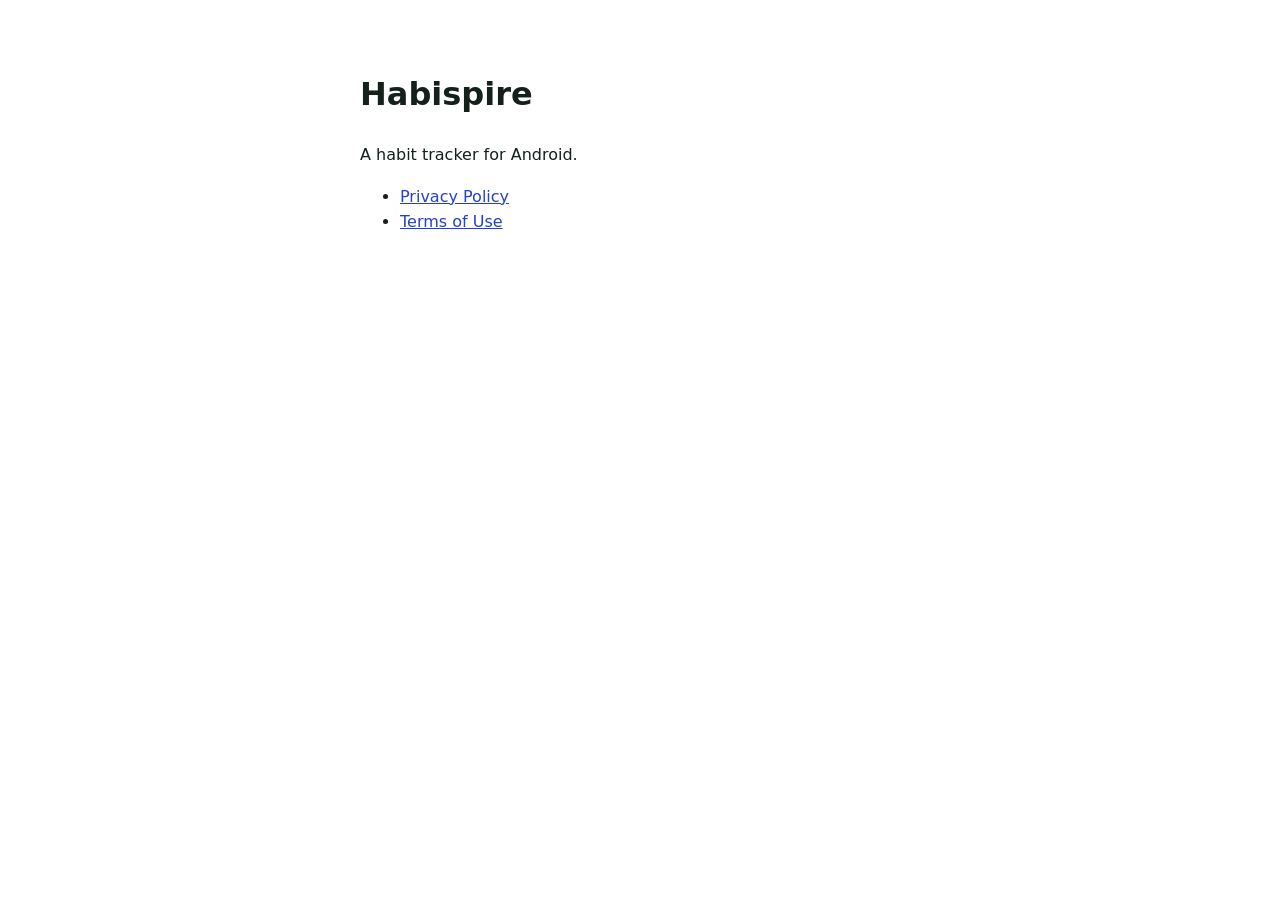
==== docs/index.html @ 7204715a "updated" ====
<!doctype html>
<html lang="en">
<head>
<meta charset="utf-8">
<meta name="viewport" content="width=device-width, initial-scale=1">
<title>Habispire</title>
<style>
  body { max-width: 560px; margin: 0 auto; padding: 48px 16px; font: 16px/1.6 system-ui, -apple-system, "Segoe UI", Roboto, sans-serif; color: #14201a; background: #fff; }
  a { color: #2440cf; }
  @media (prefers-color-scheme: dark) { body { background: #0a0c10; color: #eef2ef; } a { color: #a3e635; } }
</style>
</head>
<body>
<h1>Habispire</h1>
<p>A habit tracker for Android.</p>
<ul>
  <li><a href="privacy-policy.html">Privacy Policy</a></li>
  <li><a href="terms-of-use.html">Terms of Use</a></li>
</ul>
</body>
</html>
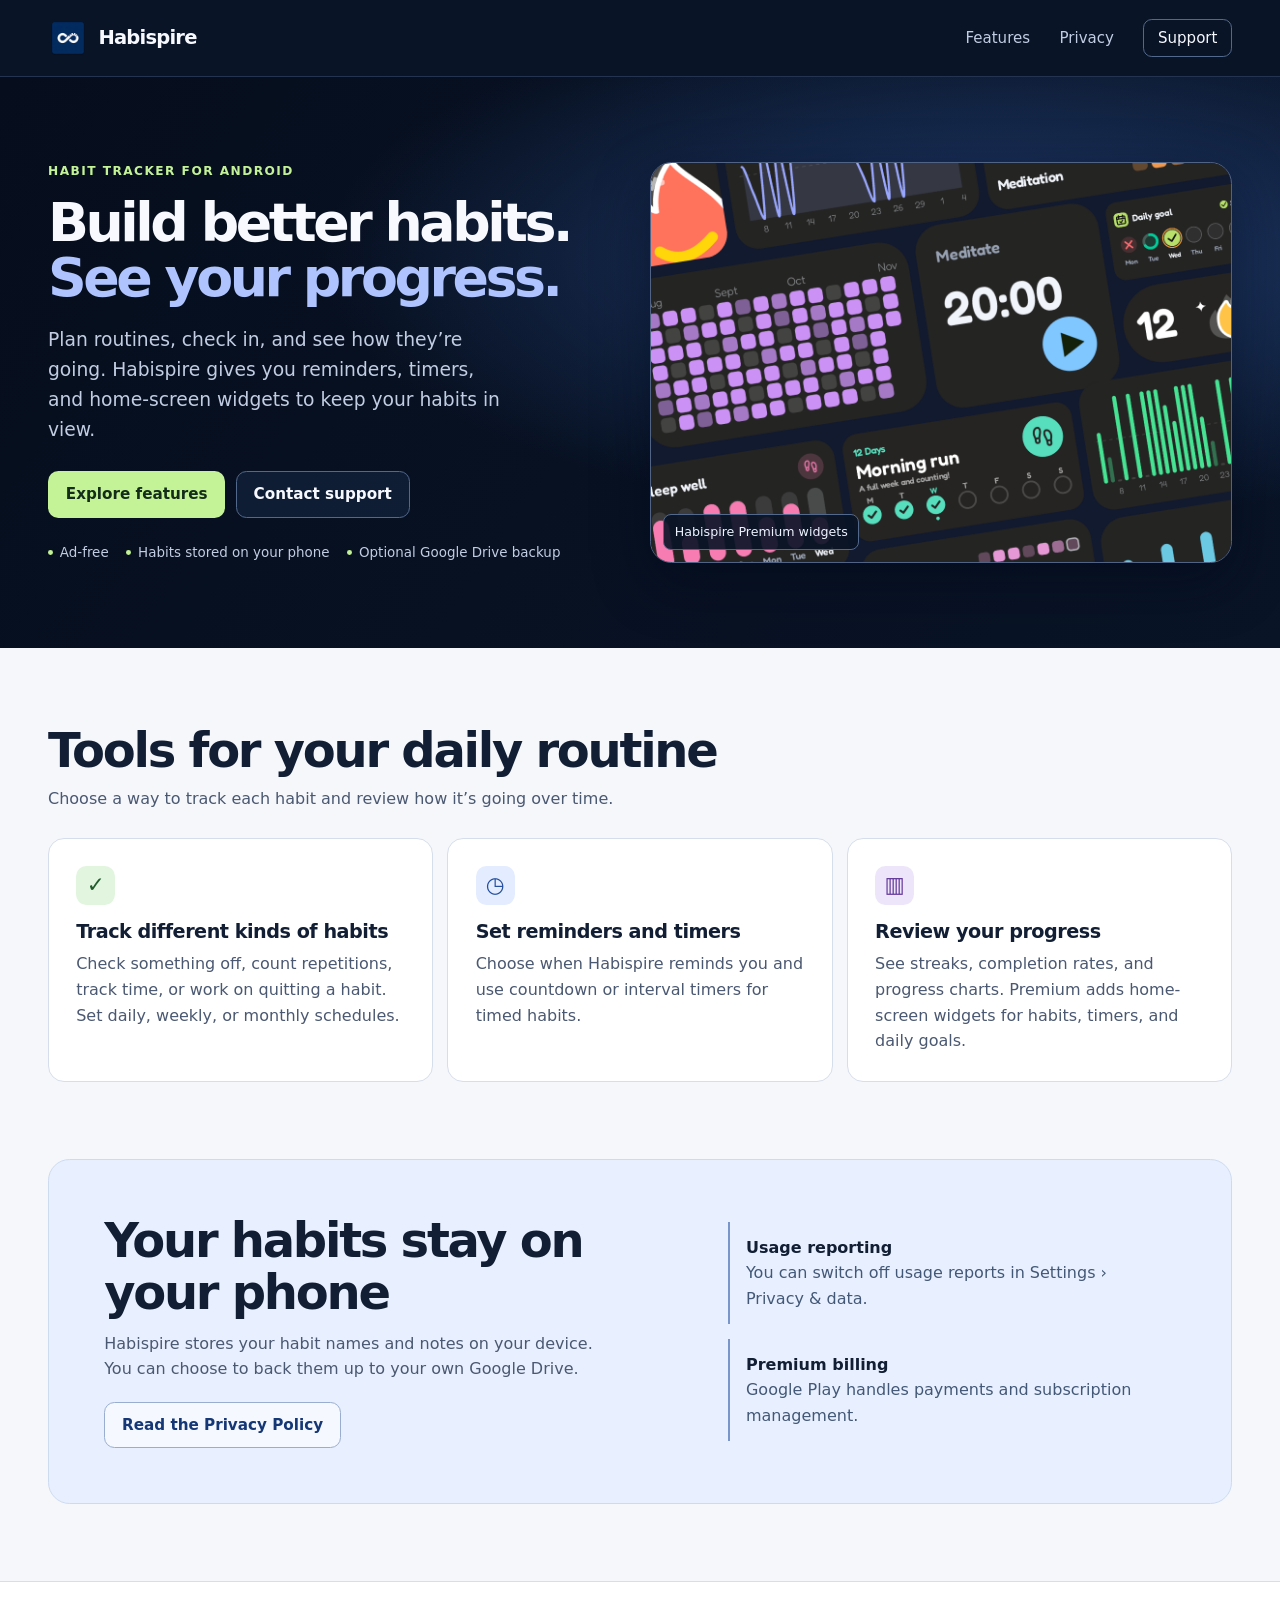
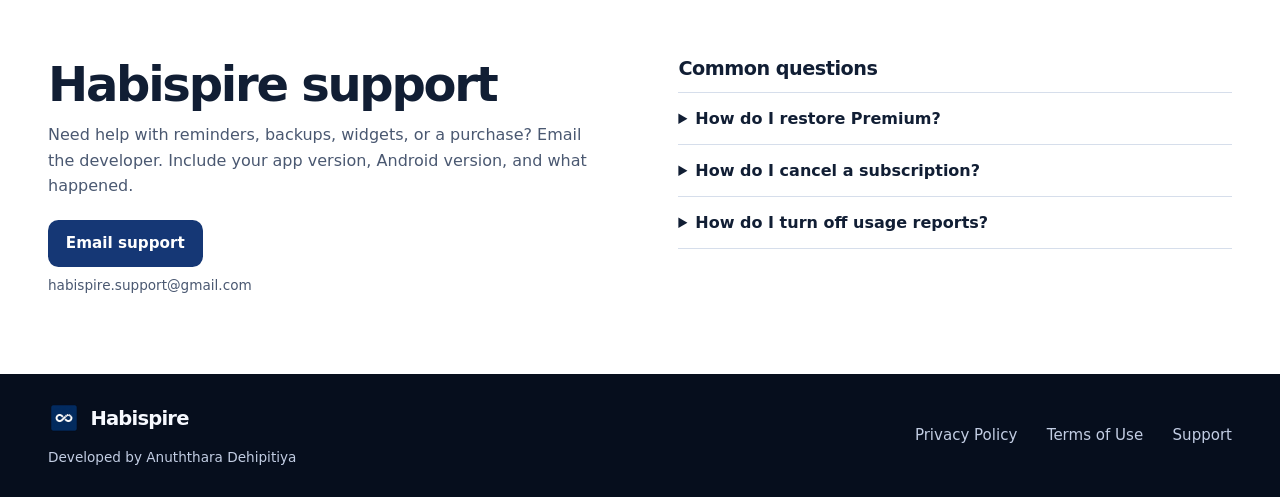
==== commit fb4496df: "redesign the homepage" ====
--- a/docs/index.html
+++ b/docs/index.html
@@ -1,21 +1,142 @@
 <!doctype html>
 <html lang="en">
 <head>
-<meta charset="utf-8">
-<meta name="viewport" content="width=device-width, initial-scale=1">
-<title>Habispire</title>
-<style>
-  body { max-width: 560px; margin: 0 auto; padding: 48px 16px; font: 16px/1.6 system-ui, -apple-system, "Segoe UI", Roboto, sans-serif; color: #14201a; background: #fff; }
-  a { color: #2440cf; }
-  @media (prefers-color-scheme: dark) { body { background: #0a0c10; color: #eef2ef; } a { color: #a3e635; } }
-</style>
+  <meta charset="utf-8">
+  <meta name="viewport" content="width=device-width, initial-scale=1">
+  <meta name="description" content="Habispire is an Android habit tracker for routines, reminders, timers and progress. Find support and learn how your data is handled.">
+  <meta name="theme-color" content="#091427">
+  <title>Habispire · Habit tracker for Android</title>
+  <link rel="icon" href="assets/habispire-icon.webp" type="image/webp">
+  <link rel="stylesheet" href="home.css">
 </head>
 <body>
-<h1>Habispire</h1>
-<p>A habit tracker for Android.</p>
-<ul>
-  <li><a href="privacy-policy.html">Privacy Policy</a></li>
-  <li><a href="terms-of-use.html">Terms of Use</a></li>
-</ul>
+  <a class="skip-link" href="#main">Skip to content</a>
+  <header class="site-header">
+    <div class="wrap topbar">
+      <a class="brand" href="./" aria-label="Habispire home">
+        <img src="assets/habispire-icon.webp" width="40" height="40" alt="">
+        <span>Habispire</span>
+      </a>
+      <nav aria-label="Main navigation">
+        <a href="#features">Features</a>
+        <a href="#privacy">Privacy</a>
+        <a href="#support" class="nav-support">Support</a>
+      </nav>
+    </div>
+  </header>
+
+  <main id="main">
+    <section class="hero" aria-labelledby="hero-title">
+      <div class="wrap hero-layout">
+        <div class="hero-copy">
+          <p class="label">Habit tracker for Android</p>
+          <h1 id="hero-title">Build better habits.<br><span>See your progress.</span></h1>
+          <p class="hero-description">Plan routines, check in, and see how they’re going. Habispire gives you reminders, timers, and home-screen widgets to keep your habits in view.</p>
+          <div class="actions">
+            <a class="button primary" href="#features">Explore features</a>
+            <a class="button secondary" href="#support">Contact support</a>
+          </div>
+          <ul class="quick-facts" aria-label="Habispire at a glance">
+            <li>Ad-free</li>
+            <li>Habits stored on your phone</li>
+            <li>Optional Google Drive backup</li>
+          </ul>
+        </div>
+        <figure class="hero-art">
+          <img src="assets/widget-showcase.png" alt="Examples of Habispire’s Premium home-screen widgets, including a timer, streak tracker, and progress charts." width="1200" height="1040" fetchpriority="high">
+          <figcaption>Habispire Premium widgets</figcaption>
+        </figure>
+      </div>
+    </section>
+
+    <section id="features" class="section feature-section" aria-labelledby="features-title">
+      <div class="wrap">
+        <header class="section-heading">
+          <h2 id="features-title">Tools for your daily routine</h2>
+          <p>Choose a way to track each habit and review how it’s going over time.</p>
+        </header>
+        <div class="feature-grid">
+          <article class="feature">
+            <span class="feature-mark mark-check" aria-hidden="true">✓</span>
+            <h3>Track different kinds of habits</h3>
+            <p>Check something off, count repetitions, track time, or work on quitting a habit. Set daily, weekly, or monthly schedules.</p>
+          </article>
+          <article class="feature">
+            <span class="feature-mark mark-time" aria-hidden="true">◷</span>
+            <h3>Set reminders and timers</h3>
+            <p>Choose when Habispire reminds you and use countdown or interval timers for timed habits.</p>
+          </article>
+          <article class="feature">
+            <span class="feature-mark mark-progress" aria-hidden="true">▥</span>
+            <h3>Review your progress</h3>
+            <p>See streaks, completion rates, and progress charts. Premium adds home-screen widgets for habits, timers, and daily goals.</p>
+          </article>
+        </div>
+      </div>
+    </section>
+
+    <section id="privacy" class="section privacy-section" aria-labelledby="privacy-title">
+      <div class="wrap privacy-panel">
+        <div>
+          <h2 id="privacy-title">Your habits stay on your phone</h2>
+          <p>Habispire stores your habit names and notes on your device. You can choose to back them up to your own Google Drive.</p>
+          <a class="button outline" href="privacy-policy.html">Read the Privacy Policy</a>
+        </div>
+        <dl class="privacy-details">
+          <div>
+            <dt>Usage reporting</dt>
+            <dd>You can switch off usage reports in Settings › Privacy &amp; data.</dd>
+          </div>
+          <div>
+            <dt>Premium billing</dt>
+            <dd>Google Play handles payments and subscription management.</dd>
+          </div>
+        </dl>
+      </div>
+    </section>
+
+    <section id="support" class="section support-section" aria-labelledby="support-title">
+      <div class="wrap support-layout">
+        <div>
+          <h2 id="support-title">Habispire support</h2>
+          <p>Need help with reminders, backups, widgets, or a purchase? Email the developer. Include your app version, Android version, and what happened.</p>
+          <a class="button support-button" href="mailto:habispire.support@gmail.com?subject=Habispire%20support">Email support</a>
+          <p class="contact-address">habispire.support@gmail.com</p>
+        </div>
+        <div class="support-questions">
+          <h3>Common questions</h3>
+          <details>
+            <summary>How do I restore Premium?</summary>
+            <p>Sign in with the same Google account and choose <strong>Restore purchases</strong> in the app.</p>
+          </details>
+          <details>
+            <summary>How do I cancel a subscription?</summary>
+            <p>Open Google Play and go to <strong>Payments &amp; subscriptions › Subscriptions</strong>. Select Habispire to manage or cancel your plan.</p>
+          </details>
+          <details>
+            <summary>How do I turn off usage reports?</summary>
+            <p>Open <strong>Settings › Privacy &amp; data</strong> in Habispire and switch off <strong>Share anonymous usage data</strong>.</p>
+          </details>
+        </div>
+      </div>
+    </section>
+  </main>
+
+  <footer class="site-footer">
+    <div class="wrap footer-layout">
+      <div>
+        <a class="brand" href="./" aria-label="Habispire home">
+          <img src="assets/habispire-icon.webp" width="32" height="32" alt="">
+          <span>Habispire</span>
+        </a>
+        <p>Developed by Anuththara Dehipitiya</p>
+      </div>
+      <nav aria-label="Footer navigation">
+        <a href="privacy-policy.html">Privacy Policy</a>
+        <a href="terms-of-use.html">Terms of Use</a>
+        <a href="#support">Support</a>
+      </nav>
+    </div>
+  </footer>
 </body>
 </html>
--- a/docs/home.css
+++ b/docs/home.css
@@ -0,0 +1,109 @@
+:root {
+  color-scheme: light;
+  --navy: #091427;
+  --navy-deep: #060e1d;
+  --hero-text: #f7f9ff;
+  --hero-muted: #c2cde3;
+  --ink: #111e34;
+  --muted: #4a5871;
+  --paper: #f5f7fb;
+  --line: #d6deeb;
+  --lime: #c4f397;
+  font-family: "Segoe UI", system-ui, sans-serif;
+  color: var(--ink);
+  background: var(--paper);
+}
+* { box-sizing: border-box; }
+body { margin: 0; font-size: 1rem; line-height: 1.6; }
+a { color: inherit; }
+h1, h2, h3, p, figure, dl, dd { margin: 0; }
+h1, h2, h3 { line-height: 1.08; }
+h2 { font-size: clamp(1.9rem, 4vw, 3rem); font-weight: 760; letter-spacing: -0.047em; }
+h3 { font-size: 1.2rem; letter-spacing: -0.025em; }
+:focus-visible { outline: 3px solid #7299ff; outline-offset: 4px; }
+[id] { scroll-margin-top: 1.25rem; }
+.wrap { width: min(100% - 3rem, 74rem); margin-inline: auto; }
+.skip-link { position: absolute; z-index: 2; left: 1rem; top: 1rem; padding: 0.7rem; color: var(--ink); background: white; }
+.skip-link:not(:focus) { clip-path: inset(100%); }
+
+.site-header { background: var(--navy); color: var(--hero-text); border-bottom: 1px solid #24334f; }
+.topbar, .footer-layout { display: flex; gap: 1rem 2rem; align-items: center; justify-content: space-between; }
+.topbar { min-height: 4.75rem; }
+.brand { display: inline-flex; gap: 0.65rem; align-items: center; text-decoration: none; font-weight: 750; letter-spacing: -0.04em; font-size: 1.22rem; }
+.brand img { border-radius: 0.75rem; display: block; }
+.topbar nav, .footer-layout nav { display: flex; flex-wrap: wrap; align-items: center; gap: 0.35rem clamp(0.8rem, 2.3vw, 2rem); }
+.topbar nav a, .footer-layout nav a { text-decoration: none; font-size: 0.94rem; }
+.topbar nav a { color: var(--hero-muted); }
+.topbar nav a:hover, .footer-layout nav a:hover { text-decoration: underline; text-underline-offset: 0.24em; }
+.topbar .nav-support { border: 1px solid #52698d; border-radius: 0.55rem; padding: 0.4rem 0.85rem; color: var(--hero-text); }
+
+.hero { background: radial-gradient(ellipse at 78% 32%, #203c6e, transparent 48%), linear-gradient(125deg, var(--navy-deep), var(--navy)); color: var(--hero-text); }
+.hero-layout { min-height: 35rem; padding-block: clamp(2.75rem, 7vw, 5.3rem); display: grid; grid-template-columns: minmax(0, 1fr) minmax(0, 1.08fr); gap: clamp(1.75rem, 5vw, 5rem); align-items: center; }
+.label { color: var(--lime); font-size: 0.76rem; font-weight: 750; letter-spacing: 0.12em; text-transform: uppercase; margin-bottom: 0.95rem; }
+.hero h1 { font-size: clamp(2.6rem, 4.2vw, 4.1rem); font-weight: 780; letter-spacing: -0.064em; line-height: 1.01; }
+.hero h1 span { color: #afc4ff; }
+.hero-description { color: var(--hero-muted); max-width: 29rem; margin-top: 1.25rem; font-size: clamp(1.03rem, 1.6vw, 1.17rem); }
+.actions { display: flex; flex-wrap: wrap; gap: 0.65rem; margin-top: 1.65rem; }
+.button { display: inline-flex; min-height: 2.9rem; padding: 0.6rem 1.05rem; align-items: center; justify-content: center; border: 1px solid transparent; border-radius: 0.65rem; font-size: 0.95rem; font-weight: 700; text-decoration: none; }
+.button:hover { text-decoration: underline; text-underline-offset: 0.24em; }
+.primary { background: var(--lime); color: #142d1b; }
+.secondary { color: var(--hero-text); border-color: #52698d; background: #182b4880; }
+.quick-facts { display: flex; flex-wrap: wrap; gap: 0.3rem 1.1rem; list-style: none; padding: 0; margin: 1.5rem 0 0; color: var(--hero-muted); font-size: 0.84rem; }
+.quick-facts li::before { content: ""; display: inline-block; width: 0.31rem; height: 0.31rem; background: var(--lime); border-radius: 50%; vertical-align: 0.14em; margin-right: 0.43rem; }
+.hero-art { position: relative; align-self: stretch; display: grid; align-items: end; min-height: 21rem; overflow: hidden; border: 1px solid #516384; border-radius: 1.35rem; background: #121a30; box-shadow: 0 1.15rem 3.5rem #02081875; }
+.hero-art img { position: absolute; width: 100%; height: 100%; object-fit: cover; inset: 0; }
+.hero-art figcaption { position: relative; justify-self: start; color: #edf4ff; background: #091427e8; border: 1px solid #52698d; border-radius: 0.5rem; padding: 0.42rem 0.65rem; margin: 0.75rem; font-size: 0.79rem; }
+
+.section { padding-block: clamp(3rem, 6vw, 5rem); }
+.section-heading { margin-bottom: 1.65rem; }
+.section-heading p, .feature p, .privacy-panel p, .support-layout p { color: var(--muted); }
+.section-heading p { margin-top: 0.58rem; }
+.feature-grid { display: grid; grid-template-columns: repeat(3, minmax(0, 1fr)); gap: 0.9rem; }
+.feature { padding: clamp(1.1rem, 2.5vw, 1.7rem); background: white; border: 1px solid var(--line); border-radius: 1rem; }
+.feature-mark { display: grid; place-items: center; width: 2.45rem; height: 2.45rem; margin-bottom: 1.03rem; border-radius: 0.65rem; font-size: 1.35rem; font-weight: 700; }
+.mark-check { background: #e1f5df; color: #225d2c; }
+.mark-time { background: #e3edff; color: #244e9d; }
+.mark-progress { background: #ede6fa; color: #613698; }
+.feature p { margin-top: 0.57rem; }
+
+.privacy-section { padding-top: 0; }
+.privacy-panel { display: grid; grid-template-columns: minmax(0, 1.25fr) minmax(0, 1fr); align-items: center; gap: clamp(1.25rem, 5vw, 4rem); border: 1px solid #cddbf1; border-radius: 1.35rem; background: #e8f0ff; padding: clamp(1.35rem, 4.4vw, 3.45rem); }
+.privacy-panel p { margin-top: 0.75rem; max-width: 32rem; }
+.outline { border-color: #99add0; margin-top: 1.25rem; color: #153775; background: #f5f8ff; }
+.privacy-details { display: grid; gap: 0.9rem; }
+.privacy-details > div { padding: 0.8rem 1rem; border-left: 2px solid #7896cb; }
+.privacy-details dt { font-weight: 730; }
+.privacy-details dd { color: #435877; }
+
+.support-section { background: white; border-top: 1px solid var(--line); }
+.support-layout { display: grid; grid-template-columns: minmax(0, 1fr) minmax(0, 1fr); gap: clamp(1.6rem, 6vw, 5rem); align-items: start; }
+.support-layout > div:first-child > p:first-of-type { margin-top: 0.7rem; }
+.support-button { background: #153775; color: white; margin-top: 1.35rem; }
+.contact-address { margin-top: 0.52rem; font-size: 0.85rem; overflow-wrap: anywhere; }
+.support-questions h3 { margin-bottom: 0.75rem; }
+.support-questions details { border-top: 1px solid var(--line); }
+.support-questions details:last-child { border-bottom: 1px solid var(--line); }
+.support-questions summary { padding-block: 0.8rem; font-weight: 650; cursor: pointer; }
+.support-questions details p { padding: 0 0 0.9rem 1rem; }
+
+.site-footer { background: var(--navy-deep); color: var(--hero-text); padding-block: 1.8rem; }
+.footer-layout p { color: var(--hero-muted); margin-top: 0.3rem; font-size: 0.85rem; }
+.footer-layout nav { color: var(--hero-muted); }
+@media (max-width: 52rem) {
+  .hero-layout { grid-template-columns: minmax(0, 1fr); min-height: auto; }
+  .hero-art { min-height: 0; aspect-ratio: 1.42; }
+  .feature-grid { grid-template-columns: minmax(0, 1fr); }
+}
+@media (max-width: 41rem) {
+  .wrap { width: calc(100% - 2rem); }
+  .privacy-panel, .support-layout { grid-template-columns: minmax(0, 1fr); }
+  .footer-layout { align-items: flex-start; flex-direction: column; }
+}
+@media (max-width: 25rem) {
+  .topbar { align-items: flex-start; flex-direction: column; gap: 0.55rem; padding-block: 0.75rem; }
+  .topbar nav { width: 100%; }
+}
+@media (forced-colors: active) {
+  .button, .hero-art, .feature { border: 1px solid ButtonText; }
+}
+
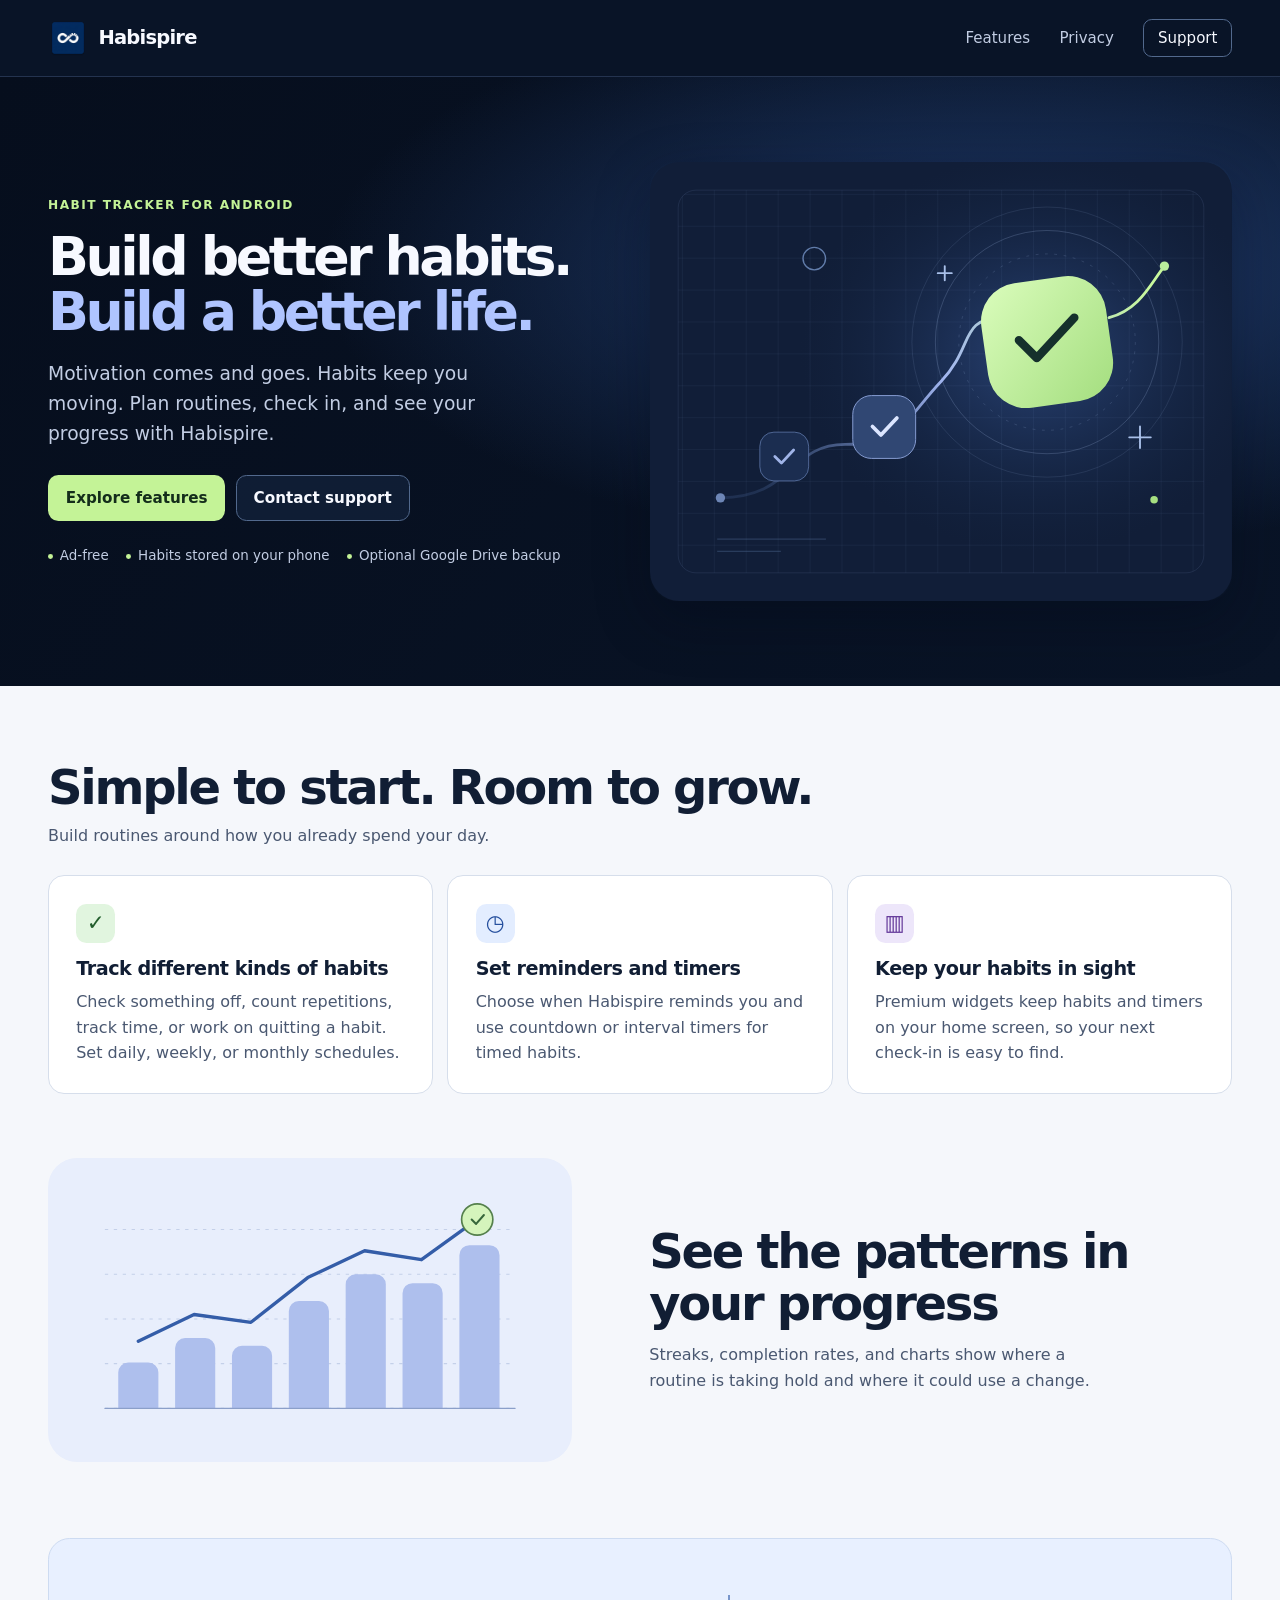
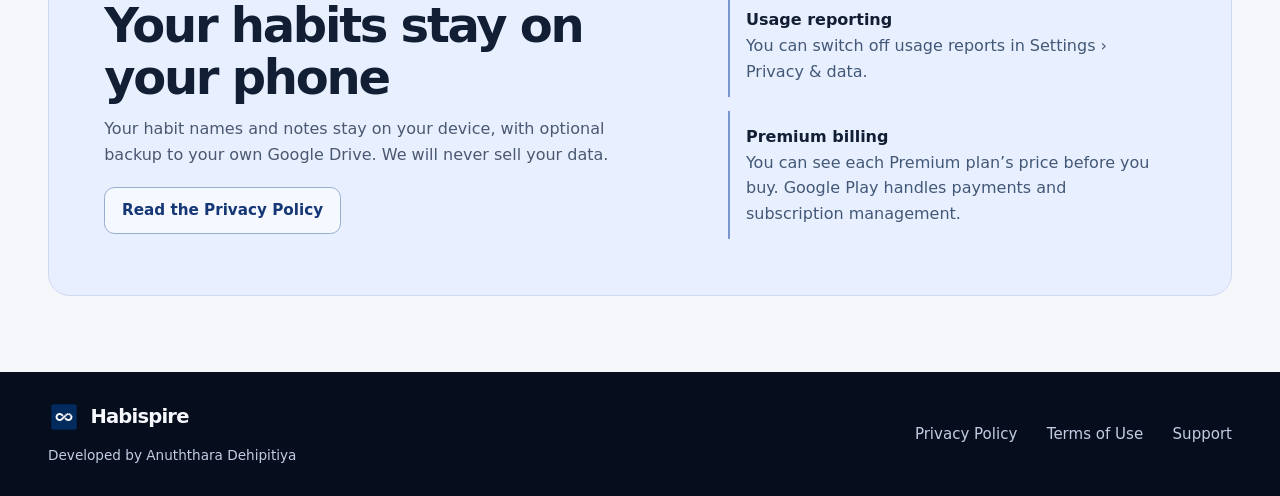
==== commit cb2a95b2: "update home page and support pages" ====
--- a/docs/index.html
+++ b/docs/index.html
@@ -20,7 +20,7 @@
       <nav aria-label="Main navigation">
         <a href="#features">Features</a>
         <a href="#privacy">Privacy</a>
-        <a href="#support" class="nav-support">Support</a>
+        <a href="support.html" class="nav-support">Support</a>
       </nav>
     </div>
   </header>
@@ -30,11 +30,11 @@
       <div class="wrap hero-layout">
         <div class="hero-copy">
           <p class="label">Habit tracker for Android</p>
-          <h1 id="hero-title">Build better habits.<br><span>See your progress.</span></h1>
-          <p class="hero-description">Plan routines, check in, and see how they’re going. Habispire gives you reminders, timers, and home-screen widgets to keep your habits in view.</p>
+          <h1 id="hero-title">Build better habits.<br><span>Build a better life.</span></h1>
+          <p class="hero-description">Motivation comes and goes. Habits keep you moving. Plan routines, check in, and see your progress with Habispire.</p>
           <div class="actions">
             <a class="button primary" href="#features">Explore features</a>
-            <a class="button secondary" href="#support">Contact support</a>
+            <a class="button secondary" href="support.html">Contact support</a>
           </div>
           <ul class="quick-facts" aria-label="Habispire at a glance">
             <li>Ad-free</li>
@@ -42,18 +42,17 @@
             <li>Optional Google Drive backup</li>
           </ul>
         </div>
-        <figure class="hero-art">
-          <img src="assets/widget-showcase.png" alt="Examples of Habispire’s Premium home-screen widgets, including a timer, streak tracker, and progress charts." width="1200" height="1040" fetchpriority="high">
-          <figcaption>Habispire Premium widgets</figcaption>
-        </figure>
+        <div class="hero-art" aria-hidden="true">
+          <img src="assets/habit-path.svg" alt="" width="620" height="468" fetchpriority="high">
+        </div>
       </div>
     </section>
 
     <section id="features" class="section feature-section" aria-labelledby="features-title">
       <div class="wrap">
         <header class="section-heading">
-          <h2 id="features-title">Tools for your daily routine</h2>
-          <p>Choose a way to track each habit and review how it’s going over time.</p>
+          <h2 id="features-title">Simple to start. Room to grow.</h2>
+          <p>Build routines around how you already spend your day.</p>
         </header>
         <div class="feature-grid">
           <article class="feature">
@@ -68,9 +67,19 @@
           </article>
           <article class="feature">
             <span class="feature-mark mark-progress" aria-hidden="true">▥</span>
-            <h3>Review your progress</h3>
-            <p>See streaks, completion rates, and progress charts. Premium adds home-screen widgets for habits, timers, and daily goals.</p>
+            <h3>Keep your habits in sight</h3>
+            <p>Premium widgets keep habits and timers on your home screen, so your next check-in is easy to find.</p>
           </article>
+        </div>
+      </div>
+    </section>
+
+    <section class="section progress-section" aria-labelledby="progress-title">
+      <div class="wrap progress-layout">
+        <img src="assets/progress-pattern.svg" alt="" width="470" height="272" loading="lazy">
+        <div>
+          <h2 id="progress-title">See the patterns in your progress</h2>
+          <p>Streaks, completion rates, and charts show where a routine is taking hold and where it could use a change.</p>
         </div>
       </div>
     </section>
@@ -79,7 +88,7 @@
       <div class="wrap privacy-panel">
         <div>
           <h2 id="privacy-title">Your habits stay on your phone</h2>
-          <p>Habispire stores your habit names and notes on your device. You can choose to back them up to your own Google Drive.</p>
+          <p>Your habit names and notes stay on your device, with optional backup to your own Google Drive. We will never sell your data.</p>
           <a class="button outline" href="privacy-policy.html">Read the Privacy Policy</a>
         </div>
         <dl class="privacy-details">
@@ -89,40 +98,15 @@
           </div>
           <div>
             <dt>Premium billing</dt>
-            <dd>Google Play handles payments and subscription management.</dd>
+            <dd>You can see each Premium plan’s price before you buy. Google Play handles payments and subscription management.</dd>
           </div>
         </dl>
       </div>
     </section>
 
-    <section id="support" class="section support-section" aria-labelledby="support-title">
-      <div class="wrap support-layout">
-        <div>
-          <h2 id="support-title">Habispire support</h2>
-          <p>Need help with reminders, backups, widgets, or a purchase? Email the developer. Include your app version, Android version, and what happened.</p>
-          <a class="button support-button" href="mailto:habispire.support@gmail.com?subject=Habispire%20support">Email support</a>
-          <p class="contact-address">habispire.support@gmail.com</p>
-        </div>
-        <div class="support-questions">
-          <h3>Common questions</h3>
-          <details>
-            <summary>How do I restore Premium?</summary>
-            <p>Sign in with the same Google account and choose <strong>Restore purchases</strong> in the app.</p>
-          </details>
-          <details>
-            <summary>How do I cancel a subscription?</summary>
-            <p>Open Google Play and go to <strong>Payments &amp; subscriptions › Subscriptions</strong>. Select Habispire to manage or cancel your plan.</p>
-          </details>
-          <details>
-            <summary>How do I turn off usage reports?</summary>
-            <p>Open <strong>Settings › Privacy &amp; data</strong> in Habispire and switch off <strong>Share anonymous usage data</strong>.</p>
-          </details>
-        </div>
-      </div>
-    </section>
   </main>
 
-  <footer class="site-footer">
+  <footer id="support" class="site-footer">
     <div class="wrap footer-layout">
       <div>
         <a class="brand" href="./" aria-label="Habispire home">
@@ -134,7 +118,7 @@
       <nav aria-label="Footer navigation">
         <a href="privacy-policy.html">Privacy Policy</a>
         <a href="terms-of-use.html">Terms of Use</a>
-        <a href="#support">Support</a>
+        <a href="support.html">Support</a>
       </nav>
     </div>
   </footer>
--- a/docs/home.css
+++ b/docs/home.css
@@ -50,9 +50,9 @@
 .secondary { color: var(--hero-text); border-color: #52698d; background: #182b4880; }
 .quick-facts { display: flex; flex-wrap: wrap; gap: 0.3rem 1.1rem; list-style: none; padding: 0; margin: 1.5rem 0 0; color: var(--hero-muted); font-size: 0.84rem; }
 .quick-facts li::before { content: ""; display: inline-block; width: 0.31rem; height: 0.31rem; background: var(--lime); border-radius: 50%; vertical-align: 0.14em; margin-right: 0.43rem; }
-.hero-art { position: relative; align-self: stretch; display: grid; align-items: end; min-height: 21rem; overflow: hidden; border: 1px solid #516384; border-radius: 1.35rem; background: #121a30; box-shadow: 0 1.15rem 3.5rem #02081875; }
-.hero-art img { position: absolute; width: 100%; height: 100%; object-fit: cover; inset: 0; }
-.hero-art figcaption { position: relative; justify-self: start; color: #edf4ff; background: #091427e8; border: 1px solid #52698d; border-radius: 0.5rem; padding: 0.42rem 0.65rem; margin: 0.75rem; font-size: 0.79rem; }
+.hero-art { min-width: 0; border-radius: 1.6rem; box-shadow: 0 1.15rem 3.5rem #02081855; }
+.hero-art img { display: block; width: 100%; height: auto; }
+.topbar .nav-support[aria-current="page"] { background: #213553; }
 
 .section { padding-block: clamp(3rem, 6vw, 5rem); }
 .section-heading { margin-bottom: 1.65rem; }
@@ -66,6 +66,11 @@
 .mark-progress { background: #ede6fa; color: #613698; }
 .feature p { margin-top: 0.57rem; }
 
+.feature-section { padding-bottom: clamp(2.5rem, 5vw, 4rem); }
+.progress-section { padding-top: 0; }
+.progress-layout { display: grid; grid-template-columns: minmax(0, 0.9fr) minmax(0, 1fr); align-items: center; gap: clamp(1.25rem, 6vw, 5rem); }
+.progress-layout img { display: block; width: 100%; height: auto; }
+.progress-layout p { margin-top: 0.75rem; color: var(--muted); max-width: 28rem; }
 .privacy-section { padding-top: 0; }
 .privacy-panel { display: grid; grid-template-columns: minmax(0, 1.25fr) minmax(0, 1fr); align-items: center; gap: clamp(1.25rem, 5vw, 4rem); border: 1px solid #cddbf1; border-radius: 1.35rem; background: #e8f0ff; padding: clamp(1.35rem, 4.4vw, 3.45rem); }
 .privacy-panel p { margin-top: 0.75rem; max-width: 32rem; }
@@ -75,12 +80,18 @@
 .privacy-details dt { font-weight: 730; }
 .privacy-details dd { color: #435877; }
 
-.support-section { background: white; border-top: 1px solid var(--line); }
+body { min-height: 100vh; display: flex; flex-direction: column; }
+main { flex: 1; }
+.support-intro { background: radial-gradient(ellipse at 70% 15%, #203c6e, transparent 56%), var(--navy); color: var(--hero-text); padding-block: clamp(2.6rem, 6vw, 4.5rem); }
+.support-intro h1 { font-size: clamp(2.45rem, 5vw, 4.25rem); letter-spacing: -0.053em; }
+.support-intro p { color: var(--hero-muted); margin-top: 0.75rem; }
+.support-card { background: white; padding: clamp(1.2rem, 3vw, 2rem); border: 1px solid var(--line); border-radius: 1rem; align-self: stretch; }
+.support-card h2 { font-size: clamp(1.25rem, 2.4vw, 1.65rem); letter-spacing: -0.03em; }
 .support-layout { display: grid; grid-template-columns: minmax(0, 1fr) minmax(0, 1fr); gap: clamp(1.6rem, 6vw, 5rem); align-items: start; }
 .support-layout > div:first-child > p:first-of-type { margin-top: 0.7rem; }
 .support-button { background: #153775; color: white; margin-top: 1.35rem; }
 .contact-address { margin-top: 0.52rem; font-size: 0.85rem; overflow-wrap: anywhere; }
-.support-questions h3 { margin-bottom: 0.75rem; }
+.support-questions h2 { margin-bottom: 0.75rem; }
 .support-questions details { border-top: 1px solid var(--line); }
 .support-questions details:last-child { border-bottom: 1px solid var(--line); }
 .support-questions summary { padding-block: 0.8rem; font-weight: 650; cursor: pointer; }
@@ -91,12 +102,11 @@
 .footer-layout nav { color: var(--hero-muted); }
 @media (max-width: 52rem) {
   .hero-layout { grid-template-columns: minmax(0, 1fr); min-height: auto; }
-  .hero-art { min-height: 0; aspect-ratio: 1.42; }
   .feature-grid { grid-template-columns: minmax(0, 1fr); }
 }
 @media (max-width: 41rem) {
   .wrap { width: calc(100% - 2rem); }
-  .privacy-panel, .support-layout { grid-template-columns: minmax(0, 1fr); }
+  .privacy-panel, .progress-layout, .support-layout { grid-template-columns: minmax(0, 1fr); }
   .footer-layout { align-items: flex-start; flex-direction: column; }
 }
 @media (max-width: 25rem) {
